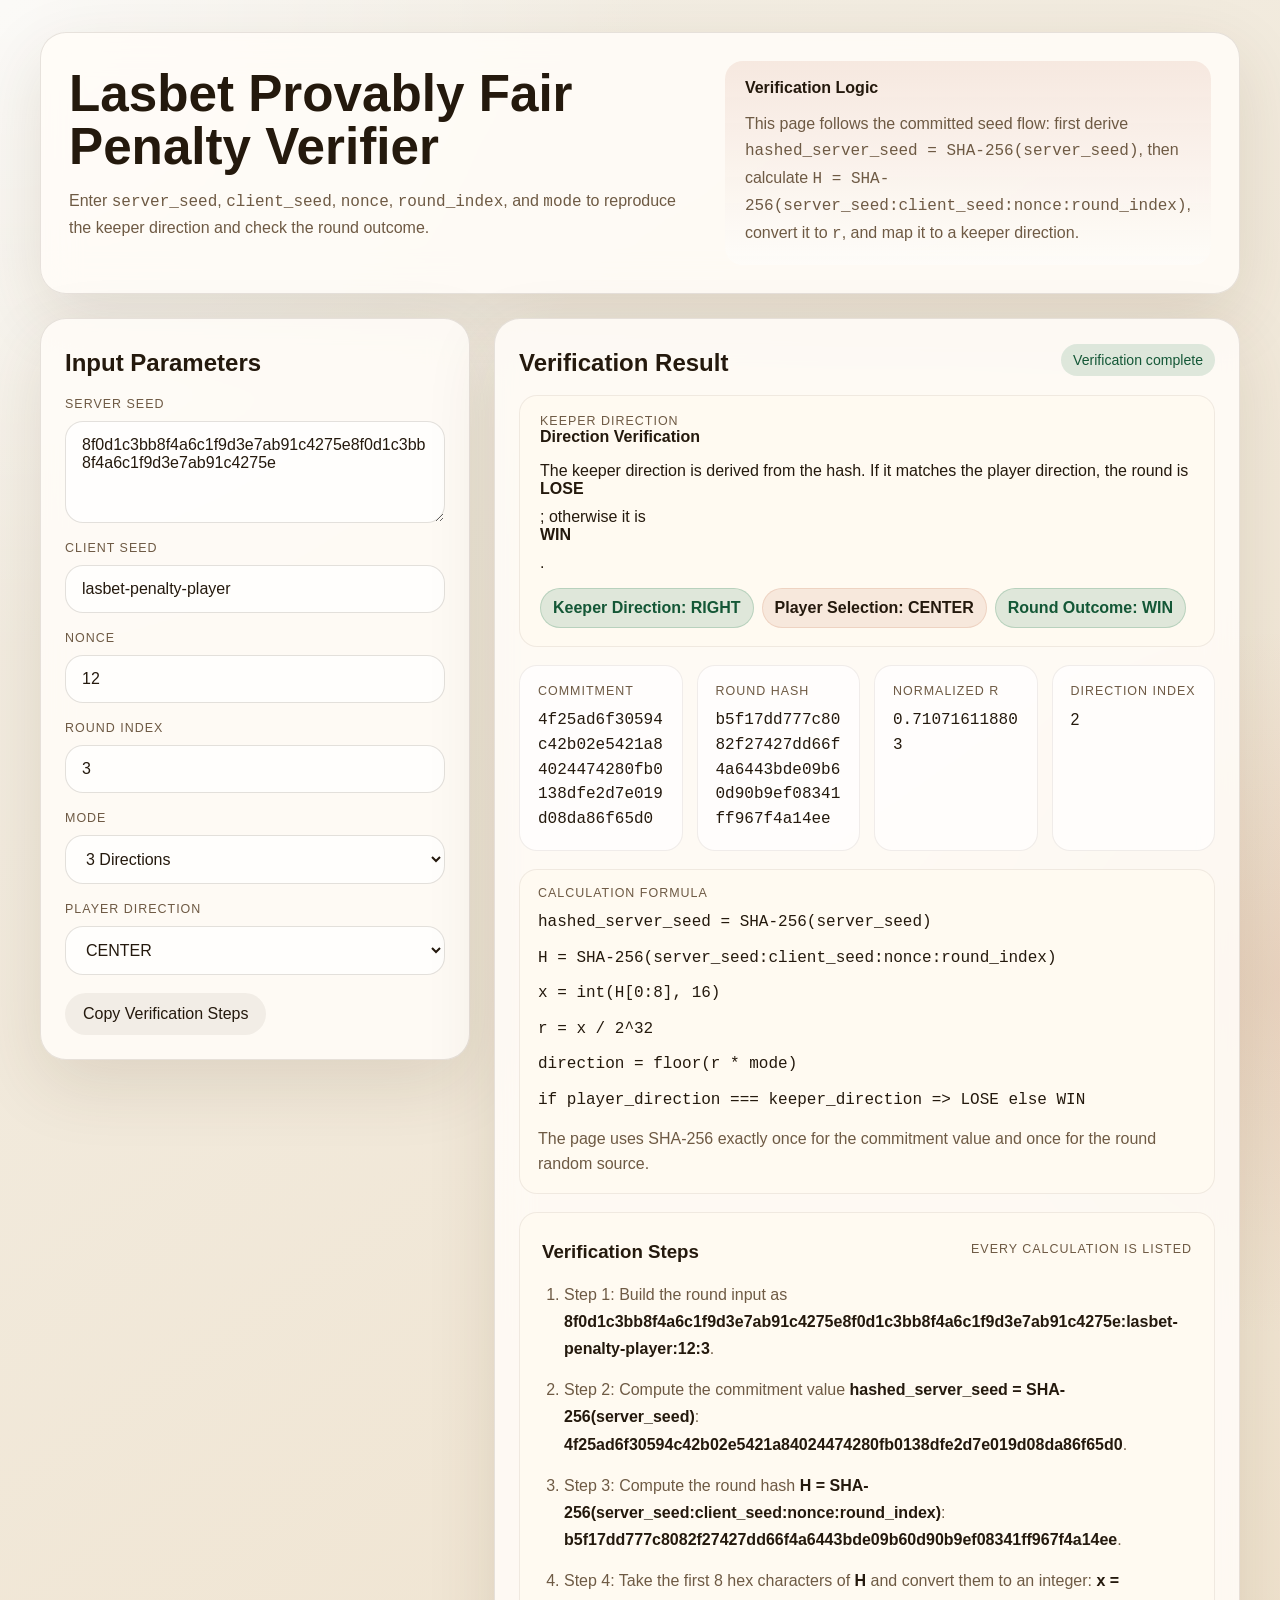
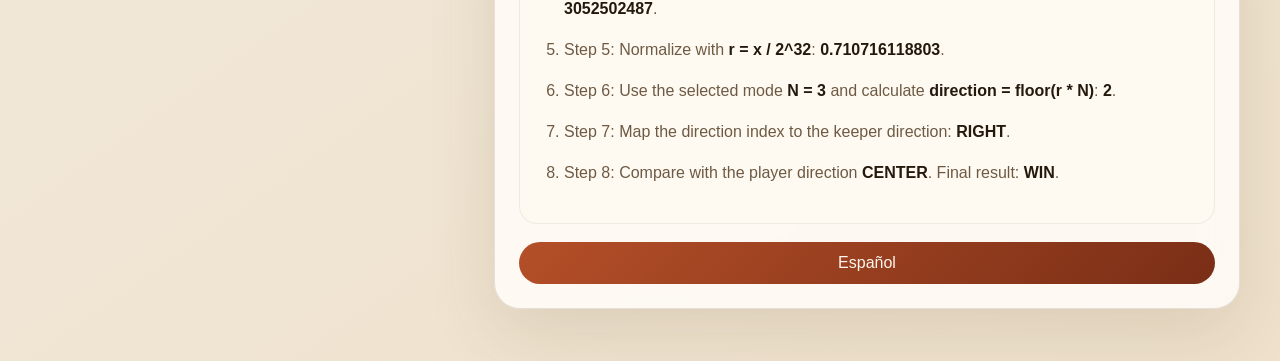
==== penalty-shootout/index.html @ 9536320e "feat: add penalty-shootout" ====
<!DOCTYPE html>
<html lang="en">
  <head>
    <meta charset="UTF-8" />
    <meta name="viewport" content="width=device-width, initial-scale=1.0" />
    <title>Lasbet Provably Fair Penalty Verifier</title>
    <link rel="stylesheet" href="./styles.css" />
  </head>
  <body>
    <main class="page-shell">
      <section class="hero-card surface">
        <div class="hero-copy">
          <h1 data-i18n="heroTitle"></h1>
          <p data-i18n-html="heroDescription"></p>
        </div>
        <div class="hero-note">
          <strong data-i18n="heroAsideTitle"></strong>
          <p data-i18n-html="heroAsideBody"></p>
        </div>
      </section>
      <section class="content-grid">
        <section class="surface panel">
          <div class="panel-head"><h2 data-i18n="inputTitle"></h2></div>
          <form class="input-form" id="verifierForm">
            <label class="field">
              <span data-i18n="serverSeedLabel"></span>
              <textarea
                id="serverSeedInput"
                rows="4"
                spellcheck="false"
                data-i18n-placeholder="serverSeedPlaceholder"
              ></textarea>
            </label>
            <label class="field">
              <span data-i18n="clientSeedLabel"></span>
              <input
                id="clientSeedInput"
                type="text"
                data-i18n-placeholder="clientSeedPlaceholder"
              />
            </label>
            <label class="field">
              <span data-i18n="nonceLabel"></span>
              <input id="nonceInput" type="number" min="0" step="1" />
            </label>
            <label class="field">
              <span data-i18n="roundIndexLabel"></span>
              <input id="roundIndexInput" type="number" min="0" step="1" />
            </label>
            <label class="field">
              <span data-i18n="modeLabel"></span>
              <select id="modeInput">
                <option value="2" data-i18n="mode2Label"></option>
                <option value="3" data-i18n="mode3Label"></option>
                <option value="5" data-i18n="mode5Label"></option>
              </select>
            </label>
            <label class="field">
              <span data-i18n="playerDirectionLabel"></span>
              <select id="playerDirectionInput"></select>
            </label>
            <div class="button-row">
              <button
                type="button"
                class="secondary-button"
                id="copyStepsButton"
                data-i18n="copyButton"
              ></button>
            </div>
          </form>
        </section>
        <section class="surface panel result-panel">
          <div class="panel-head">
            <h2 data-i18n="resultTitle"></h2>
            <span class="status-pill" id="statusPill"></span>
          </div>
          <div class="visual-grid" id="visualGrid"></div>
          <div class="meta-grid" id="metaGrid"></div>
          <div class="formula-box" id="formulaBox"></div>
          <div class="steps-block">
            <div class="steps-head">
              <h3 data-i18n="stepsTitle"></h3>
              <span data-i18n="stepsHint"></span>
            </div>
            <ol class="steps-list" id="stepsList"></ol>
          </div>
          <button
            type="button"
            class="lang-button is-active"
            id="langToggleButton"
          ></button>
        </section>
      </section>
    </main>
    <script src="./script.js"></script>
  </body>
</html>
---- penalty-shootout/styles.css ----
:root {
  --bg: #f3efe6;
  --bg-accent: #efe1cb;
  --surface: rgba(255, 252, 247, 0.88);
  --border: rgba(61, 46, 26, 0.12);
  --text: #24190d;
  --muted: #6e5a44;
  --accent: #b44f28;
  --accent-dark: #7a2e16;
  --shadow: 0 24px 70px rgba(78, 49, 18, 0.12);
  --radius-lg: 26px;
  --radius-md: 18px;
  --font-display: "Avenir Next", "Segoe UI", "Helvetica Neue", sans-serif;
}
* { box-sizing: border-box; }
html, body { margin: 0; min-height: 100%; }
body {
  font-family: var(--font-display);
  color: var(--text);
  background:
    radial-gradient(circle at top left, rgba(255,255,255,0.7), transparent 28%),
    radial-gradient(circle at right center, rgba(180,79,40,0.12), transparent 22%),
    linear-gradient(145deg, var(--bg) 0%, var(--bg-accent) 100%);
}
button, input, textarea, select { font: inherit; }
button { cursor: pointer; }
code { font-family: "SFMono-Regular", "Menlo", monospace; }
.page-shell { max-width: 1240px; margin: 0 auto; padding: 32px 20px 56px; }
.surface { background: var(--surface); border: 1px solid var(--border); border-radius: var(--radius-lg); box-shadow: var(--shadow); backdrop-filter: blur(18px); }
.hero-card { display: grid; grid-template-columns: 1.35fr 0.85fr; gap: 24px; padding: 28px; margin-bottom: 24px; }
.hero-copy h1, .panel-head h2, .steps-head h3 { margin: 6px 0 0; }
.hero-copy h1 { font-size: clamp(2rem, 4vw, 3.4rem); line-height: 1.04; }
.hero-copy p, .hero-note p, .meta-description { margin: 14px 0 0; color: var(--muted); line-height: 1.65; }
.hero-note, .visual-card { align-self: end; padding: 18px 20px; border-radius: var(--radius-md); background: linear-gradient(180deg, rgba(180,79,40,0.1), rgba(255,255,255,0.35)); }
.hero-note strong, .visual-card strong { display: block; margin-bottom: 10px; }
.content-grid { display: grid; grid-template-columns: minmax(320px,430px) minmax(320px,1fr); gap: 24px; align-items: start; }
.panel { padding: 24px; }
.panel-head, .button-row, .steps-head { display: flex; align-items: center; justify-content: space-between; gap: 12px; }
.input-form { display: grid; gap: 18px; margin-top: 20px; }
.field { display: grid; gap: 10px; }
.field span, .result-label, .formula-label, .steps-head span, .visual-label { display: block; font-size: 0.78rem; letter-spacing: 0.08em; text-transform: uppercase; color: var(--muted); }
.field input, .field textarea, .field select { width: 100%; border: 1px solid rgba(61,46,26,0.14); border-radius: var(--radius-md); background: rgba(255,255,255,0.72); color: var(--text); padding: 14px 16px; resize: vertical; outline: none; transition: border-color 160ms ease, box-shadow 160ms ease, transform 160ms ease; }
.field input:focus, .field textarea:focus, .field select:focus { border-color: rgba(180,79,40,0.5); box-shadow: 0 0 0 4px rgba(180,79,40,0.1); transform: translateY(-1px); }
.secondary-button, .lang-button { border: 0; border-radius: 999px; padding: 12px 18px; transition: transform 160ms ease, box-shadow 160ms ease, background 160ms ease; }
.secondary-button, .lang-button { background: rgba(61,46,26,0.06); color: var(--text); }
.secondary-button:hover, .lang-button:hover { transform: translateY(-1px); }
.lang-button.is-active { background: linear-gradient(135deg, var(--accent) 0%, var(--accent-dark) 100%); color: #fff6ef; }
.result-panel { display: grid; gap: 18px; }
.status-pill { padding: 8px 12px; border-radius: 999px; background: rgba(61,46,26,0.08); color: var(--muted); font-size: 0.88rem; }
.status-pill[data-tone="working"] { background: rgba(180,79,40,0.12); color: var(--accent-dark); }
.status-pill[data-tone="success"] { background: rgba(33,120,78,0.14); color: #145736; }
.status-pill[data-tone="error"] { background: rgba(168,41,41,0.14); color: #8c2020; }
.steps-block, .formula-box, .visual-card { border-radius: var(--radius-md); background: #fffaf1; border: 1px solid rgba(61,46,26,0.08); }
.meta-grid { display: grid; grid-template-columns: repeat(4, minmax(0,1fr)); gap: 14px; }
.meta-item { padding: 18px; border-radius: var(--radius-md); background: rgba(255,255,255,0.62); border: 1px solid rgba(61,46,26,0.08); }
.meta-item code, .meta-item .meta-text { display: block; margin-top: 10px; color: var(--text); line-height: 1.55; overflow-wrap: anywhere; }
.formula-box { padding: 16px 18px; }
.formula-box code { display: block; margin-top: 10px; line-height: 1.6; overflow-wrap: anywhere; }
.formula-note { margin: 12px 0 0; color: var(--muted); line-height: 1.6; }
.steps-block { padding: 22px; }
.steps-list { margin: 18px 0 0; padding-left: 22px; color: var(--muted); }
.steps-list li { margin-bottom: 14px; line-height: 1.7; overflow-wrap: anywhere; }
.steps-list strong { color: var(--text); }
.visual-grid { display: grid; gap: 14px; }
.chip-row { display: flex; flex-wrap: wrap; gap: 8px; margin-top: 12px; }
.chip { display: inline-flex; align-items: center; justify-content: center; min-width: 44px; padding: 10px 12px; border-radius: 999px; background: rgba(180,79,40,0.1); color: var(--text); border: 1px solid rgba(180,79,40,0.14); font-weight: 600; }
.chip.hit { background: rgba(33,120,78,0.14); border-color: rgba(33,120,78,0.2); color: #145736; }
.chip.mine { background: rgba(168,41,41,0.12); border-color: rgba(168,41,41,0.18); color: #8c2020; }
@media (max-width: 920px) { .hero-card, .content-grid, .meta-grid { grid-template-columns: 1fr; } }
@media (max-width: 640px) {
  .page-shell { padding: 20px 14px 36px; }
  .hero-card, .panel { padding: 18px; }
  .panel-head, .button-row, .steps-head { align-items: start; flex-direction: column; }
  .secondary-button, .lang-button { width: 100%; }
}
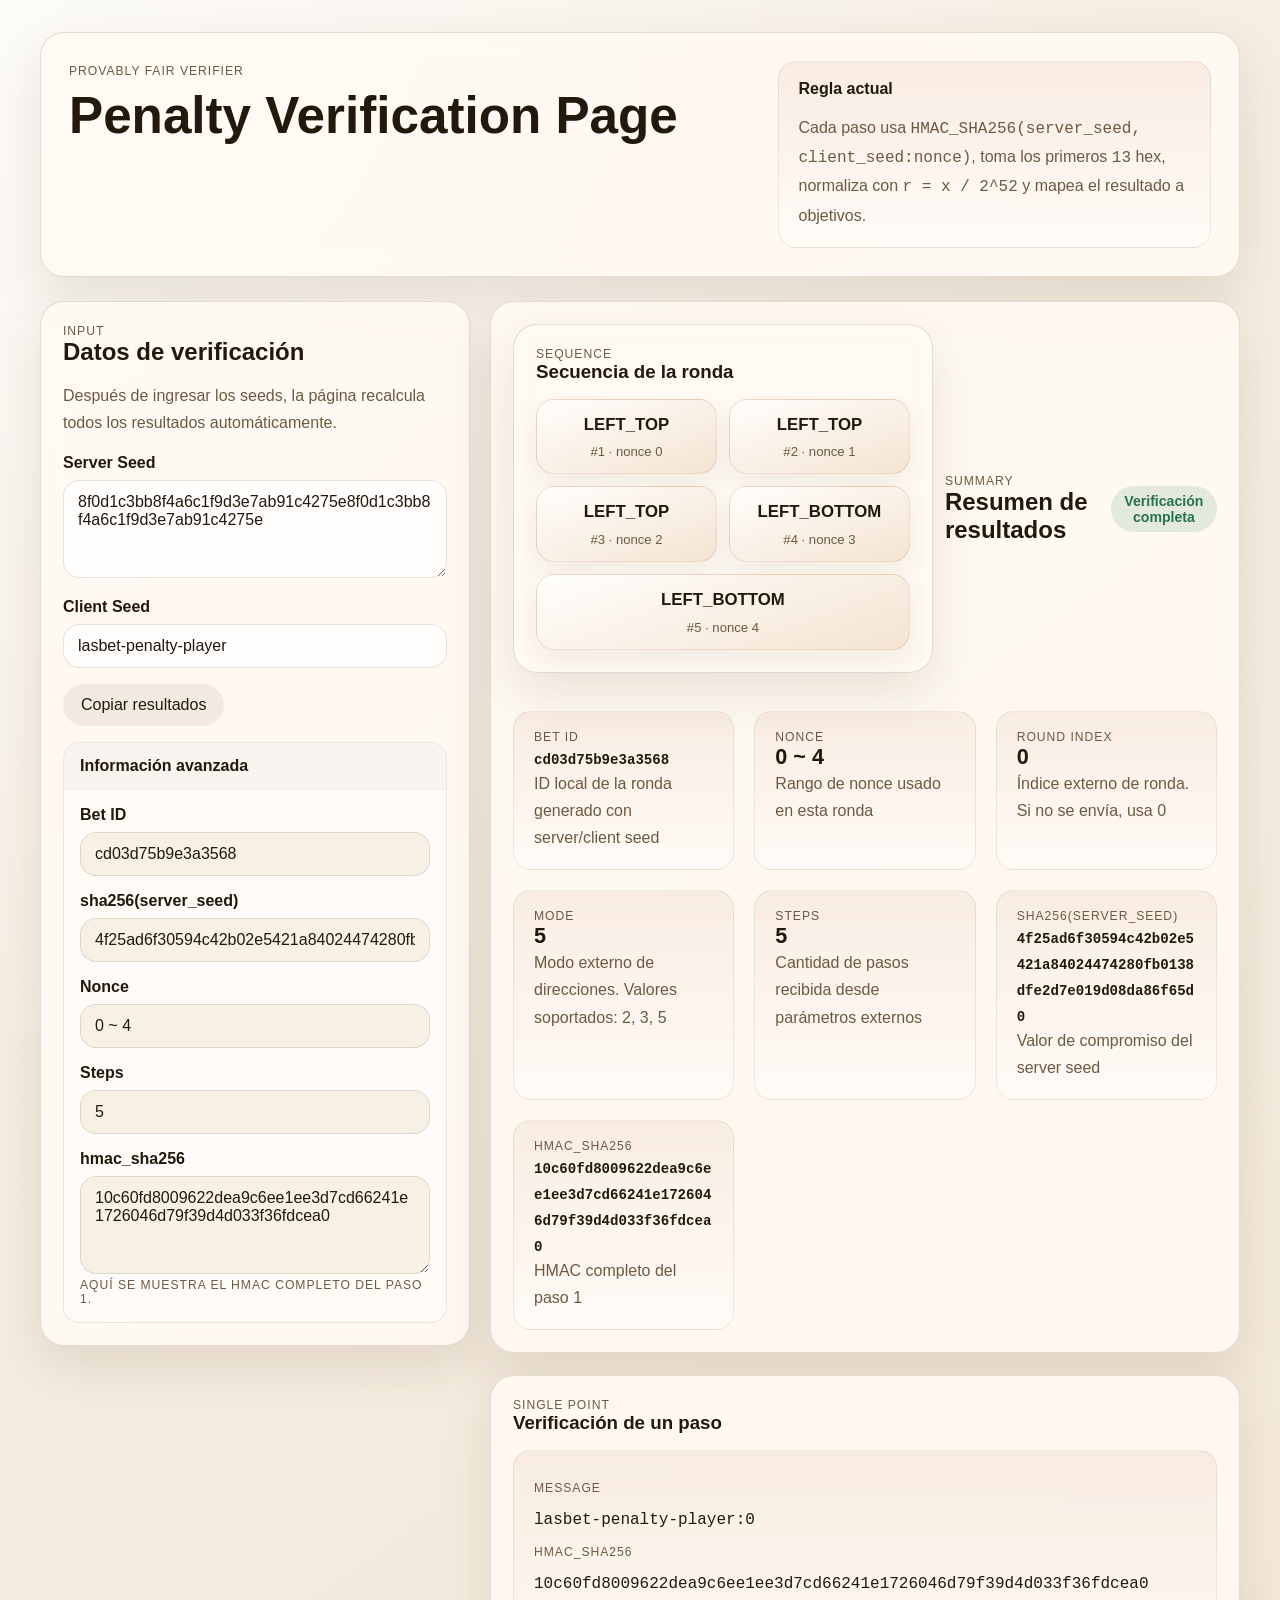
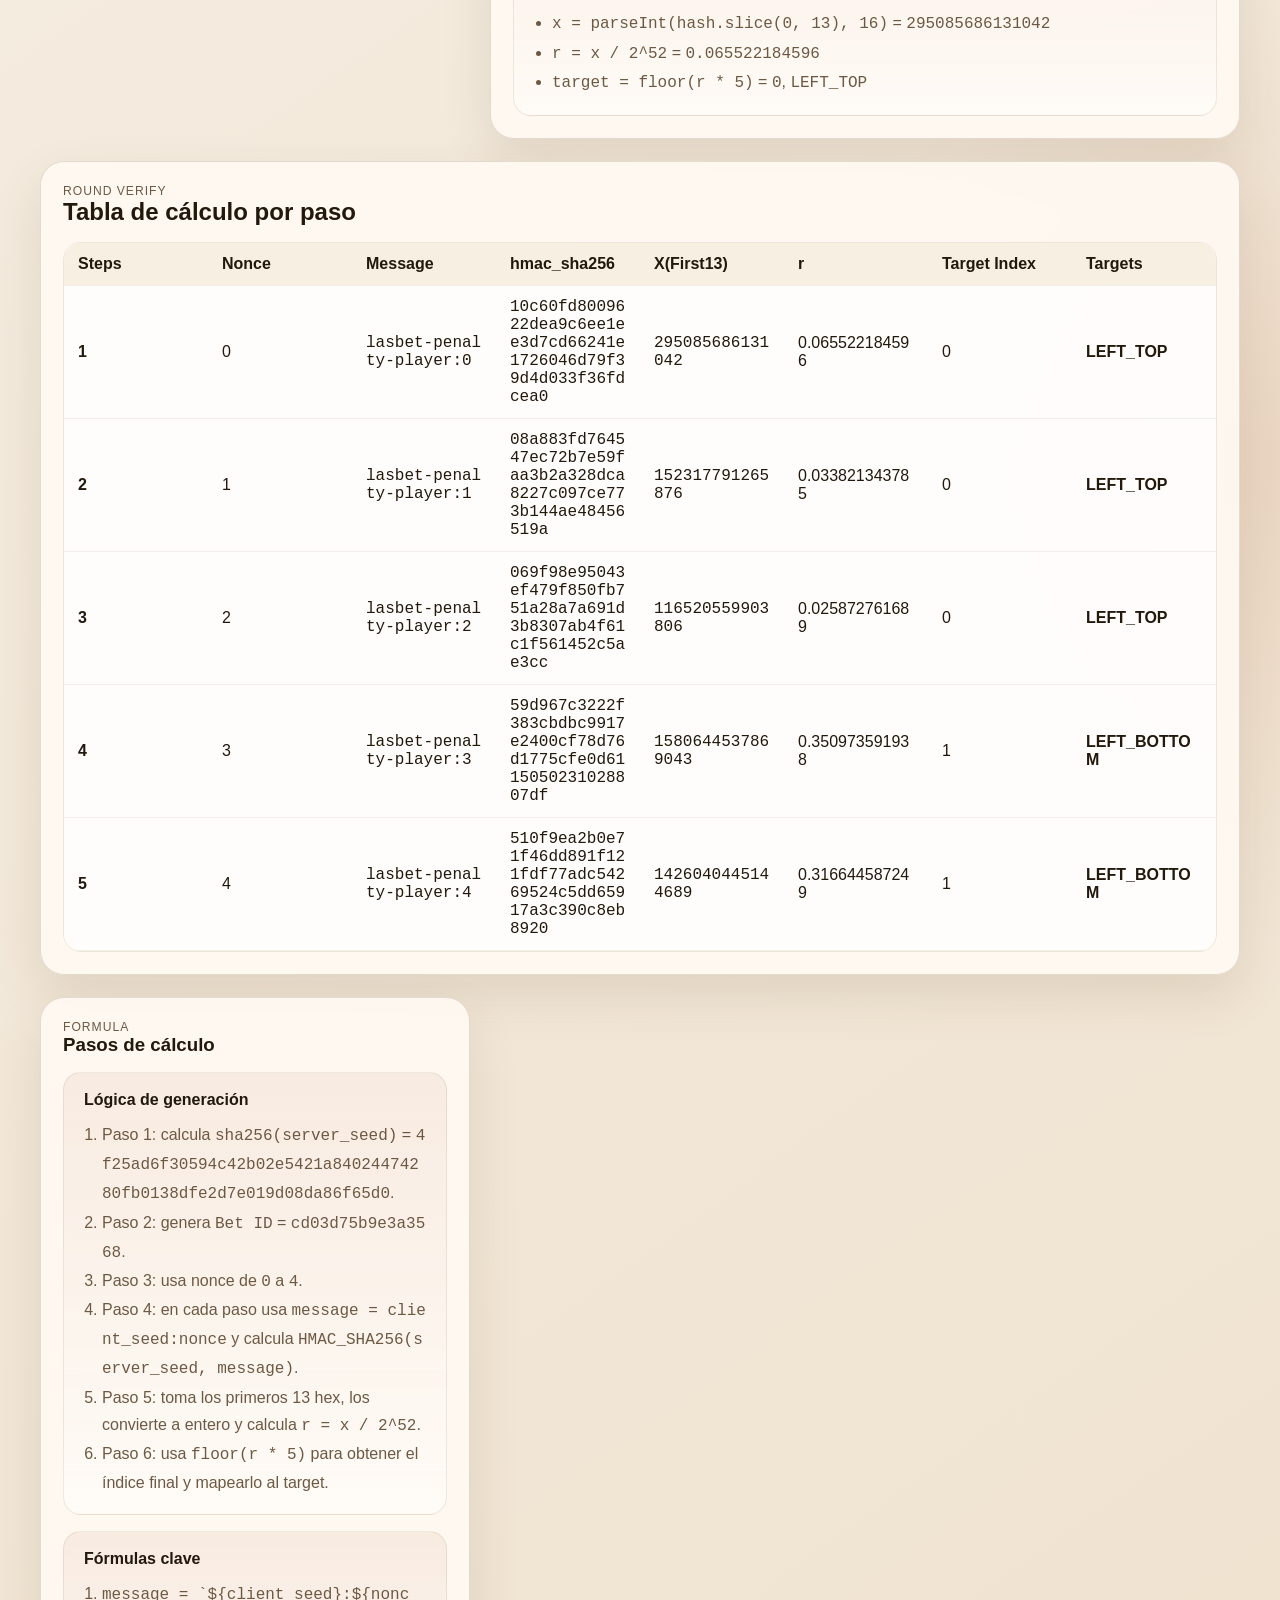
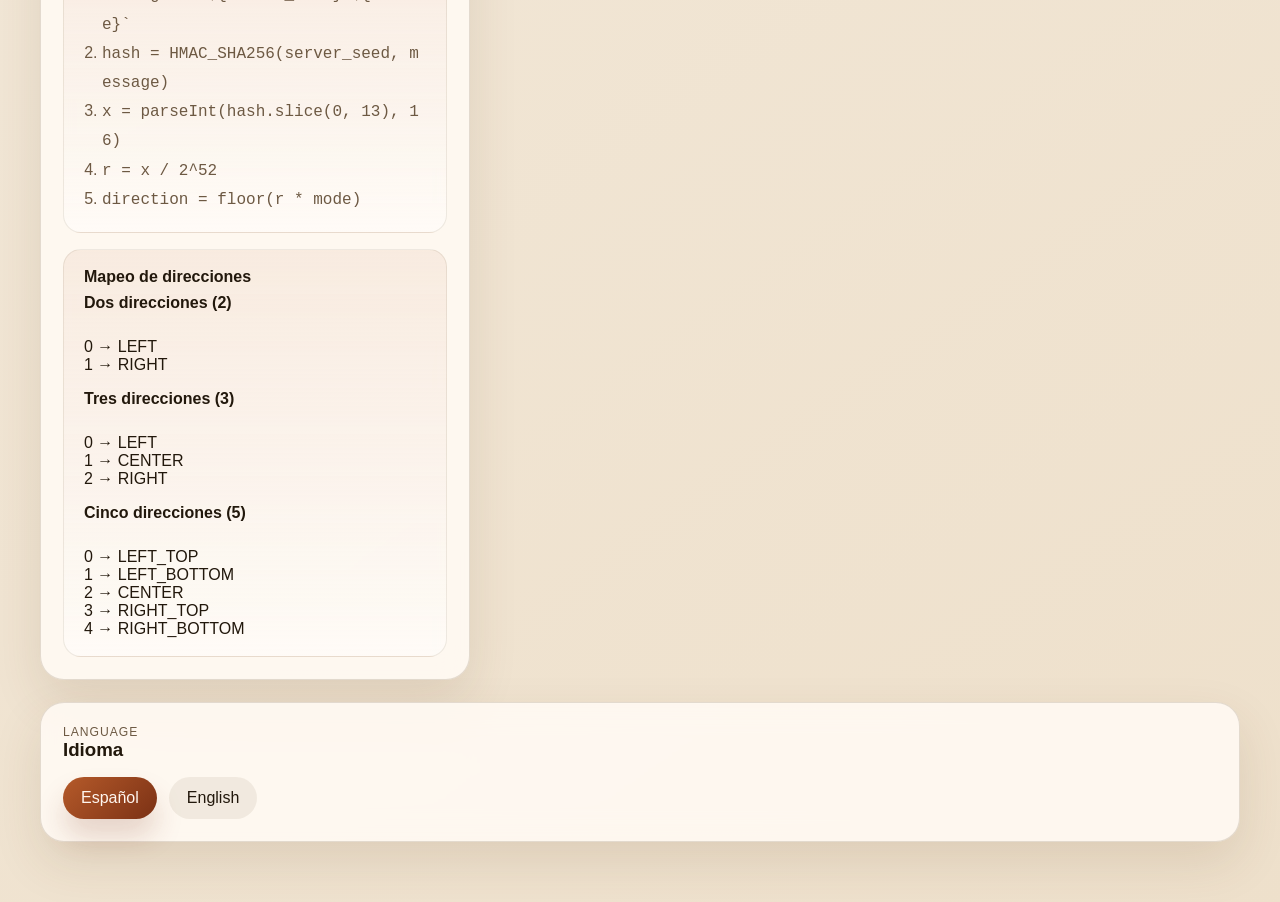
==== commit f5af608c: "feat: update penalty-shootout" ====
--- a/penalty-shootout/index.html
+++ b/penalty-shootout/index.html
@@ -1,95 +1,187 @@
 <!DOCTYPE html>
-<html lang="en">
+<html lang="es">
   <head>
     <meta charset="UTF-8" />
     <meta name="viewport" content="width=device-width, initial-scale=1.0" />
-    <title>Lasbet Provably Fair Penalty Verifier</title>
+    <title>Penalty Verification Page</title>
     <link rel="stylesheet" href="./styles.css" />
   </head>
   <body>
     <main class="page-shell">
-      <section class="hero-card surface">
-        <div class="hero-copy">
-          <h1 data-i18n="heroTitle"></h1>
-          <p data-i18n-html="heroDescription"></p>
-        </div>
-        <div class="hero-note">
-          <strong data-i18n="heroAsideTitle"></strong>
-          <p data-i18n-html="heroAsideBody"></p>
+      <section class="hero">
+        <div class="hero-grid">
+          <div>
+            <span class="eyebrow" data-i18n="eyebrow"></span>
+            <h1 data-i18n="heroTitle"></h1>
+
+            <ul class="helper-list" id="heroList"></ul>
+          </div>
+          <div class="hero-callout">
+            <strong data-i18n="calloutTitle"></strong>
+            <p class="mb-0" data-i18n-html="calloutBody"></p>
+          </div>
         </div>
       </section>
+
       <section class="content-grid">
-        <section class="surface panel">
-          <div class="panel-head"><h2 data-i18n="inputTitle"></h2></div>
-          <form class="input-form" id="verifierForm">
-            <label class="field">
-              <span data-i18n="serverSeedLabel"></span>
-              <textarea
-                id="serverSeedInput"
-                rows="4"
-                spellcheck="false"
-                data-i18n-placeholder="serverSeedPlaceholder"
-              ></textarea>
-            </label>
-            <label class="field">
-              <span data-i18n="clientSeedLabel"></span>
-              <input
-                id="clientSeedInput"
-                type="text"
-                data-i18n-placeholder="clientSeedPlaceholder"
-              />
-            </label>
-            <label class="field">
-              <span data-i18n="nonceLabel"></span>
-              <input id="nonceInput" type="number" min="0" step="1" />
-            </label>
-            <label class="field">
-              <span data-i18n="roundIndexLabel"></span>
-              <input id="roundIndexInput" type="number" min="0" step="1" />
-            </label>
-            <label class="field">
-              <span data-i18n="modeLabel"></span>
-              <select id="modeInput">
-                <option value="2" data-i18n="mode2Label"></option>
-                <option value="3" data-i18n="mode3Label"></option>
-                <option value="5" data-i18n="mode5Label"></option>
-              </select>
-            </label>
-            <label class="field">
-              <span data-i18n="playerDirectionLabel"></span>
-              <select id="playerDirectionInput"></select>
-            </label>
-            <div class="button-row">
-              <button
-                type="button"
-                class="secondary-button"
-                id="copyStepsButton"
-                data-i18n="copyButton"
-              ></button>
+        <div>
+          <section class="panel">
+            <div class="panel-head">
+              <div>
+                <div class="section-label" data-i18n="inputSectionLabel"></div>
+                <h2 data-i18n="inputTitle"></h2>
+              </div>
             </div>
-          </form>
+            <p class="input-helper" data-i18n="inputHelper"></p>
+            <form class="form-grid" id="verifierForm">
+              <div class="field">
+                <label for="serverSeedInput" data-i18n="serverSeedLabel"></label>
+                <textarea
+                  id="serverSeedInput"
+                  rows="4"
+                  spellcheck="false"
+                  data-i18n-placeholder="serverSeedPlaceholder"
+                ></textarea>
+              </div>
+              <div class="field">
+                <label for="clientSeedInput" data-i18n="clientSeedLabel"></label>
+                <input
+                  id="clientSeedInput"
+                  type="text"
+                  data-i18n-placeholder="clientSeedPlaceholder"
+                />
+              </div>
+              <div class="button-row">
+                <button type="button" class="secondary-button" id="copyStepsButton" data-i18n="copyButton"></button>
+              </div>
+            </form>
+
+            <div class="advanced-toggle">
+              <div class="advanced-title" data-i18n="advancedTitle"></div>
+              <div class="advanced-body">
+                <div class="form-grid">
+                  <div class="field">
+                    <label for="betIdOutput">Bet ID</label>
+                    <input id="betIdOutput" readonly />
+                  </div>
+                  <div class="field">
+                    <label for="serverSeedHashOutput">sha256(server_seed)</label>
+                    <input id="serverSeedHashOutput" readonly />
+                  </div>
+                  <div class="field">
+                    <label for="nonceOutput">Nonce</label>
+                    <input id="nonceOutput" readonly />
+                  </div>
+                  <div class="field">
+                    <label for="stepsOutput">Steps</label>
+                    <input id="stepsOutput" readonly />
+                  </div>
+                  <div class="field">
+                    <label for="hmacOutput">hmac_sha256</label>
+                    <textarea id="hmacOutput" readonly rows="4"></textarea>
+                    <div class="small-note" data-i18n="advancedNote"></div>
+                  </div>
+                </div>
+              </div>
+            </div>
+          </section>
+        </div>
+
+        <div>
+          <section class="panel">
+            <div class="panel-head">
+               <section class="panel">
+            <div class="panel-head">
+              <div>
+                <div class="section-label" data-i18n="sequenceSectionLabel"></div>
+                <h3 data-i18n="sequenceTitle"></h3>
+              </div>
+            </div>
+            <div class="cards-strip" id="sequenceStrip"></div>
+          </section>
+              <div>
+                <div class="section-label" data-i18n="summarySectionLabel"></div>
+                <h2 data-i18n="summaryTitle"></h2>
+              </div>
+              <span class="status-pill" id="statusPill"></span>
+            </div>
+            <div class="summary-grid" id="summaryGrid"></div>
+          </section>
+
+          <section class="panel">
+            <div class="panel-head">
+              <div>
+                <div class="section-label" data-i18n="singleSectionLabel"></div>
+                <h3 data-i18n="singleTitle"></h3>
+              </div>
+            </div>
+            <div class="sequence-box" id="singlePointBox"></div>
+          </section>
+
+
+        </div>
+      </section>
+
+      <section class="panel">
+        <div class="panel-head">
+          <div>
+            <div class="section-label" data-i18n="tableSectionLabel"></div>
+            <h2 data-i18n="tableTitle"></h2>
+          </div>
+        </div>
+        <div class="table-wrap">
+          <table class="result-table">
+            <thead>
+              <tr>
+                <th data-i18n="thStep"></th>
+                <th data-i18n="thNonce"></th>
+                <th data-i18n="thMessage"></th>
+                <th data-i18n="thHmac"></th>
+                <th data-i18n="thX"></th>
+                <th data-i18n="thR"></th>
+                <th data-i18n="thTargetIndex"></th>
+                <th data-i18n="thTargets"></th>
+              </tr>
+            </thead>
+            <tbody id="resultTableBody"></tbody>
+          </table>
+        </div>
+      </section>
+
+      <section class="content-grid">
+        <section class="panel">
+          <div class="panel-head">
+            <div>
+              <div class="section-label" data-i18n="formulaSectionLabel"></div>
+              <h3 data-i18n="formulaTitle"></h3>
+            </div>
+          </div>
+          <div class="formula-card">
+            <strong data-i18n="logicTitle"></strong>
+            <ol class="formula-list" id="stepsList"></ol>
+          </div>
+          <div class="formula-card mt-3">
+            <strong data-i18n="formulaCardTitle"></strong>
+            <ol class="formula-list" id="formulaList"></ol>
+          </div>
+          <div class="formula-card mt-3">
+            <strong data-i18n="mappingTitle"></strong>
+            <div id="mappingBlock"></div>
+          </div>
         </section>
-        <section class="surface panel result-panel">
-          <div class="panel-head">
-            <h2 data-i18n="resultTitle"></h2>
-            <span class="status-pill" id="statusPill"></span>
+      </section>
+
+      <section class="panel language-panel">
+        <div class="panel-head">
+          <div>
+            <div class="section-label" data-i18n="languageSectionLabel"></div>
+            <h3 data-i18n="languageTitle"></h3>
           </div>
-          <div class="visual-grid" id="visualGrid"></div>
-          <div class="meta-grid" id="metaGrid"></div>
-          <div class="formula-box" id="formulaBox"></div>
-          <div class="steps-block">
-            <div class="steps-head">
-              <h3 data-i18n="stepsTitle"></h3>
-              <span data-i18n="stepsHint"></span>
-            </div>
-            <ol class="steps-list" id="stepsList"></ol>
-          </div>
-          <button
-            type="button"
-            class="lang-button is-active"
-            id="langToggleButton"
-          ></button>
-        </section>
+        </div>
+        <div class="language-row">
+          <button type="button" class="secondary-button lang-button" id="langEsButton">Español</button>
+          <button type="button" class="secondary-button lang-button" id="langEnButton">English</button>
+        </div>
       </section>
     </main>
     <script src="./script.js"></script>
--- a/penalty-shootout/styles.css
+++ b/penalty-shootout/styles.css
@@ -1,75 +1,596 @@
 :root {
-  --bg: #f3efe6;
-  --bg-accent: #efe1cb;
-  --surface: rgba(255, 252, 247, 0.88);
-  --border: rgba(61, 46, 26, 0.12);
-  --text: #24190d;
-  --muted: #6e5a44;
-  --accent: #b44f28;
-  --accent-dark: #7a2e16;
-  --shadow: 0 24px 70px rgba(78, 49, 18, 0.12);
-  --radius-lg: 26px;
-  --radius-md: 18px;
-  --font-display: "Avenir Next", "Segoe UI", "Helvetica Neue", sans-serif;
-}
-* { box-sizing: border-box; }
-html, body { margin: 0; min-height: 100%; }
+  --bg: #f6f1e8;
+  --panel: #fffaf3;
+  --panel-soft: #f9f3ea;
+  --border: rgba(90, 67, 36, 0.16);
+  --text: #22180c;
+  --muted: #6d5943;
+  --accent: #b55a2a;
+  --accent-dark: #7b3115;
+  --success: #25734b;
+  --danger: #b23a3a;
+  --shadow: 0 20px 50px rgba(91, 58, 24, 0.12);
+}
+
+* {
+  box-sizing: border-box;
+}
+
+html,
 body {
-  font-family: var(--font-display);
+  margin: 0;
+  min-height: 100%;
+  width: 100%;
+}
+
+body {
   color: var(--text);
+  font-family: "Avenir Next", "PingFang SC", "Microsoft YaHei", sans-serif;
   background:
-    radial-gradient(circle at top left, rgba(255,255,255,0.7), transparent 28%),
-    radial-gradient(circle at right center, rgba(180,79,40,0.12), transparent 22%),
-    linear-gradient(145deg, var(--bg) 0%, var(--bg-accent) 100%);
-}
-button, input, textarea, select { font: inherit; }
-button { cursor: pointer; }
-code { font-family: "SFMono-Regular", "Menlo", monospace; }
-.page-shell { max-width: 1240px; margin: 0 auto; padding: 32px 20px 56px; }
-.surface { background: var(--surface); border: 1px solid var(--border); border-radius: var(--radius-lg); box-shadow: var(--shadow); backdrop-filter: blur(18px); }
-.hero-card { display: grid; grid-template-columns: 1.35fr 0.85fr; gap: 24px; padding: 28px; margin-bottom: 24px; }
-.hero-copy h1, .panel-head h2, .steps-head h3 { margin: 6px 0 0; }
-.hero-copy h1 { font-size: clamp(2rem, 4vw, 3.4rem); line-height: 1.04; }
-.hero-copy p, .hero-note p, .meta-description { margin: 14px 0 0; color: var(--muted); line-height: 1.65; }
-.hero-note, .visual-card { align-self: end; padding: 18px 20px; border-radius: var(--radius-md); background: linear-gradient(180deg, rgba(180,79,40,0.1), rgba(255,255,255,0.35)); }
-.hero-note strong, .visual-card strong { display: block; margin-bottom: 10px; }
-.content-grid { display: grid; grid-template-columns: minmax(320px,430px) minmax(320px,1fr); gap: 24px; align-items: start; }
-.panel { padding: 24px; }
-.panel-head, .button-row, .steps-head { display: flex; align-items: center; justify-content: space-between; gap: 12px; }
-.input-form { display: grid; gap: 18px; margin-top: 20px; }
-.field { display: grid; gap: 10px; }
-.field span, .result-label, .formula-label, .steps-head span, .visual-label { display: block; font-size: 0.78rem; letter-spacing: 0.08em; text-transform: uppercase; color: var(--muted); }
-.field input, .field textarea, .field select { width: 100%; border: 1px solid rgba(61,46,26,0.14); border-radius: var(--radius-md); background: rgba(255,255,255,0.72); color: var(--text); padding: 14px 16px; resize: vertical; outline: none; transition: border-color 160ms ease, box-shadow 160ms ease, transform 160ms ease; }
-.field input:focus, .field textarea:focus, .field select:focus { border-color: rgba(180,79,40,0.5); box-shadow: 0 0 0 4px rgba(180,79,40,0.1); transform: translateY(-1px); }
-.secondary-button, .lang-button { border: 0; border-radius: 999px; padding: 12px 18px; transition: transform 160ms ease, box-shadow 160ms ease, background 160ms ease; }
-.secondary-button, .lang-button { background: rgba(61,46,26,0.06); color: var(--text); }
-.secondary-button:hover, .lang-button:hover { transform: translateY(-1px); }
-.lang-button.is-active { background: linear-gradient(135deg, var(--accent) 0%, var(--accent-dark) 100%); color: #fff6ef; }
-.result-panel { display: grid; gap: 18px; }
-.status-pill { padding: 8px 12px; border-radius: 999px; background: rgba(61,46,26,0.08); color: var(--muted); font-size: 0.88rem; }
-.status-pill[data-tone="working"] { background: rgba(180,79,40,0.12); color: var(--accent-dark); }
-.status-pill[data-tone="success"] { background: rgba(33,120,78,0.14); color: #145736; }
-.status-pill[data-tone="error"] { background: rgba(168,41,41,0.14); color: #8c2020; }
-.steps-block, .formula-box, .visual-card { border-radius: var(--radius-md); background: #fffaf1; border: 1px solid rgba(61,46,26,0.08); }
-.meta-grid { display: grid; grid-template-columns: repeat(4, minmax(0,1fr)); gap: 14px; }
-.meta-item { padding: 18px; border-radius: var(--radius-md); background: rgba(255,255,255,0.62); border: 1px solid rgba(61,46,26,0.08); }
-.meta-item code, .meta-item .meta-text { display: block; margin-top: 10px; color: var(--text); line-height: 1.55; overflow-wrap: anywhere; }
-.formula-box { padding: 16px 18px; }
-.formula-box code { display: block; margin-top: 10px; line-height: 1.6; overflow-wrap: anywhere; }
-.formula-note { margin: 12px 0 0; color: var(--muted); line-height: 1.6; }
-.steps-block { padding: 22px; }
-.steps-list { margin: 18px 0 0; padding-left: 22px; color: var(--muted); }
-.steps-list li { margin-bottom: 14px; line-height: 1.7; overflow-wrap: anywhere; }
-.steps-list strong { color: var(--text); }
-.visual-grid { display: grid; gap: 14px; }
-.chip-row { display: flex; flex-wrap: wrap; gap: 8px; margin-top: 12px; }
-.chip { display: inline-flex; align-items: center; justify-content: center; min-width: 44px; padding: 10px 12px; border-radius: 999px; background: rgba(180,79,40,0.1); color: var(--text); border: 1px solid rgba(180,79,40,0.14); font-weight: 600; }
-.chip.hit { background: rgba(33,120,78,0.14); border-color: rgba(33,120,78,0.2); color: #145736; }
-.chip.mine { background: rgba(168,41,41,0.12); border-color: rgba(168,41,41,0.18); color: #8c2020; }
-@media (max-width: 920px) { .hero-card, .content-grid, .meta-grid { grid-template-columns: 1fr; } }
+    radial-gradient(circle at top left, rgba(255, 255, 255, 0.72), transparent 25%),
+    radial-gradient(circle at right center, rgba(181, 90, 42, 0.12), transparent 20%),
+    linear-gradient(145deg, #f7f1e8 0%, #eee0cb 100%);
+}
+
+button,
+input,
+textarea {
+  font: inherit;
+}
+
+button {
+  cursor: pointer;
+}
+
+code,
+pre,
+.mono {
+  font-family: "SFMono-Regular", "Menlo", monospace;
+}
+
+.page-shell {
+  width: 100%;
+  max-width: 1240px;
+  margin: 0 auto;
+  padding: 32px 20px 56px;
+}
+
+.hero,
+.panel {
+  width: 100%;
+  background: rgba(255, 250, 243, 0.9);
+  border: 1px solid var(--border);
+  border-radius: 24px;
+  box-shadow: var(--shadow);
+  backdrop-filter: blur(14px);
+}
+
+.hero {
+  padding: 28px;
+  margin-bottom: 24px;
+}
+
+.hero-grid,
+.content-grid,
+.summary-grid,
+.rules-grid {
+  display: grid;
+  gap: 20px;
+  width: 100%;
+}
+
+.hero-grid {
+  grid-template-columns: minmax(0, 1.35fr) minmax(0, 0.85fr);
+  align-items: start;
+}
+
+.content-grid {
+  grid-template-columns: minmax(0, 430px) minmax(0, 1fr);
+  align-items: start;
+}
+
+.summary-grid {
+  grid-template-columns: repeat(auto-fit, minmax(220px, 1fr));
+}
+
+.rules-grid {
+  grid-template-columns: repeat(2, minmax(0, 1fr));
+}
+
+.hero-grid > *,
+.content-grid > *,
+.summary-grid > *,
+.rules-grid > *,
+.form-grid > *,
+.advanced-body .form-grid > * {
+  min-width: 0;
+}
+
+.eyebrow,
+.section-label,
+.metric-label,
+.small-note,
+.table-note {
+  text-transform: uppercase;
+  letter-spacing: 0.08em;
+  font-size: 0.76rem;
+  color: var(--muted);
+}
+
+.hero h1 {
+  margin: 10px 0 14px;
+  font-size: clamp(2rem, 4vw, 3.25rem);
+  line-height: 1.06;
+}
+
+.hero p,
+.metric-copy,
+.helper-list li,
+.formula-list li,
+.rule-card li,
+.empty-state {
+  color: var(--muted);
+  line-height: 1.7;
+}
+
+.hero-callout,
+.rule-card,
+.metric-card,
+.sequence-box,
+.formula-card {
+  width: 100%;
+  background: linear-gradient(180deg, rgba(181, 90, 42, 0.08), rgba(255, 255, 255, 0.42));
+  border: 1px solid rgba(90, 67, 36, 0.1);
+  border-radius: 18px;
+  padding: 18px 20px;
+}
+
+.sequence-box .mono {
+  max-width: 100%;
+  white-space: normal;
+  overflow-wrap: anywhere;
+  word-break: break-all;
+}
+
+.hero-callout strong,
+.metric-card strong,
+.formula-card strong {
+  display: block;
+  margin-bottom: 8px;
+}
+
+.panel {
+  padding: 22px;
+  margin-bottom: 22px;
+  min-width: 0;
+}
+
+.panel-head {
+  display: flex;
+  align-items: center;
+  justify-content: space-between;
+  gap: 12px;
+  margin-bottom: 16px;
+}
+
+.panel-head h2,
+.panel-head h3 {
+  margin: 0;
+}
+
+.form-grid {
+  display: grid;
+  gap: 16px;
+  width: 100%;
+}
+
+.advanced-body .form-grid {
+  grid-template-columns: repeat(auto-fit, minmax(240px, 1fr));
+}
+
+.input-helper {
+  margin: 0 0 18px;
+  color: var(--muted);
+  line-height: 1.7;
+}
+
+.field label {
+  display: block;
+  margin-bottom: 8px;
+  font-weight: 600;
+}
+
+.field input,
+.field textarea {
+  width: 100%;
+  border: 1px solid rgba(90, 67, 36, 0.14);
+  border-radius: 16px;
+  background: rgba(255, 255, 255, 0.72);
+  color: var(--text);
+  padding: 12px 14px;
+  outline: none;
+  resize: vertical;
+  transition: border-color 160ms ease, box-shadow 160ms ease;
+}
+
+.field input:focus,
+.field textarea:focus {
+  border-color: rgba(181, 90, 42, 0.45);
+  box-shadow: 0 0 0 4px rgba(181, 90, 42, 0.1);
+}
+
+.field input[readonly],
+.field textarea[readonly] {
+  background: rgba(246, 239, 228, 0.9);
+  color: var(--text);
+  cursor: default;
+}
+
+.field textarea {
+  min-height: 96px;
+}
+
+.field {
+  width: 100%;
+  min-width: 0;
+}
+
+.button-row {
+  display: flex;
+  flex-wrap: wrap;
+  gap: 12px;
+  align-items: center;
+  width: 100%;
+}
+
+.primary-button,
+.secondary-button {
+  max-width: 100%;
+  border: 0;
+  border-radius: 999px;
+  padding: 12px 18px;
+  transition: transform 160ms ease, box-shadow 160ms ease, background 160ms ease;
+}
+
+.primary-button {
+  background: linear-gradient(135deg, var(--accent) 0%, var(--accent-dark) 100%);
+  color: #fff6ef;
+  box-shadow: 0 18px 28px rgba(122, 46, 22, 0.18);
+}
+
+.secondary-button {
+  background: rgba(90, 67, 36, 0.08);
+  color: var(--text);
+}
+
+.lang-button.is-active {
+  background: linear-gradient(135deg, var(--accent) 0%, var(--accent-dark) 100%);
+  color: #fff6ef;
+  box-shadow: 0 18px 28px rgba(122, 46, 22, 0.18);
+}
+
+.primary-button:hover,
+.secondary-button:hover {
+  transform: translateY(-1px);
+}
+
+.helper-list,
+.formula-list,
+.rule-card ul {
+  margin: 12px 0 0;
+  padding-left: 18px;
+}
+
+.formula-list li {
+  overflow-wrap: anywhere;
+  word-break: break-word;
+}
+
+.formula-list code {
+  white-space: normal;
+  overflow-wrap: anywhere;
+  word-break: break-all;
+}
+
+.metric-value {
+  font-size: clamp(1.05rem, 1.2vw + 0.8rem, 1.35rem);
+  font-weight: 700;
+  line-height: 1.2;
+  word-break: break-word;
+}
+
+.metric-value code {
+  font-size: 0.88rem;
+}
+
+.status-pill {
+  display: inline-flex;
+  align-items: center;
+  justify-content: center;
+  border-radius: 999px;
+  padding: 7px 12px;
+  font-size: 0.88rem;
+  font-weight: 600;
+  background: rgba(90, 67, 36, 0.08);
+  color: var(--muted);
+  max-width: 100%;
+  text-align: center;
+}
+
+.status-pill.working {
+  background: rgba(181, 90, 42, 0.12);
+  color: var(--accent-dark);
+}
+
+.status-pill.success {
+  background: rgba(37, 115, 75, 0.12);
+  color: var(--success);
+}
+
+.status-pill.error {
+  background: rgba(178, 58, 58, 0.12);
+  color: var(--danger);
+}
+
+.cards-strip {
+  display: flex;
+  flex-wrap: wrap;
+  gap: 12px;
+  width: 100%;
+}
+
+.card-tile {
+  flex: 1 1 calc(20% - 10px);
+  min-width: 140px;
+  max-width: none;
+  width: 100%;
+  padding: 14px 12px;
+  border-radius: 18px;
+  background: linear-gradient(160deg, #fffefc 0%, #f4e4d2 100%);
+  border: 1px solid rgba(181, 90, 42, 0.18);
+  box-shadow: 0 10px 25px rgba(90, 67, 36, 0.08);
+  text-align: center;
+}
+
+.card-tile .rank {
+  font-size: 1.05rem;
+  font-weight: 700;
+  line-height: 1.35;
+}
+
+.card-tile .detail {
+  margin-top: 8px;
+  font-size: 0.82rem;
+  color: var(--muted);
+}
+
+.table-wrap {
+  width: 100%;
+  overflow-x: hidden;
+  border-radius: 18px;
+  border: 1px solid rgba(90, 67, 36, 0.1);
+  -webkit-overflow-scrolling: touch;
+}
+
+.result-table {
+  width: 100%;
+  min-width: 0;
+  table-layout: fixed;
+  border-collapse: collapse;
+  margin: 0;
+  background: rgba(255, 255, 255, 0.72);
+}
+
+.result-table thead th {
+  position: sticky;
+  top: 0;
+  background: #f7efe2;
+  white-space: normal;
+  border-top: 0;
+}
+
+.result-table th,
+.result-table td {
+  padding: 12px 14px;
+  border-bottom: 1px solid rgba(90, 67, 36, 0.08);
+  vertical-align: middle;
+  text-align: left;
+  overflow-wrap: anywhere;
+  max-width: 0;
+}
+
+.result-table td {
+  word-break: break-word;
+}
+
+.result-table .mono {
+  word-break: break-all;
+}
+
+.summary-grid .metric-card {
+  min-height: 140px;
+}
+
+.advanced-toggle {
+  margin-top: 16px;
+  border: 1px solid rgba(90, 67, 36, 0.12);
+  border-radius: 16px;
+  background: rgba(255, 255, 255, 0.42);
+  overflow: hidden;
+}
+
+.advanced-title {
+  list-style: none;
+  padding: 14px 16px;
+  font-weight: 700;
+  color: var(--text);
+  background: rgba(90, 67, 36, 0.04);
+}
+
+.advanced-body {
+  padding: 16px;
+  border-top: 1px solid rgba(90, 67, 36, 0.08);
+}
+
+.mb-0 {
+  margin-bottom: 0;
+}
+
+.mt-3 {
+  margin-top: 16px;
+}
+
+.mapping-item + .mapping-item {
+  margin-top: 16px;
+}
+
+.language-panel {
+  margin-top: 0;
+}
+
+.language-row {
+  display: flex;
+  flex-wrap: wrap;
+  gap: 12px;
+}
+
+@media (max-width: 1080px) {
+  .hero-grid,
+  .content-grid,
+  .rules-grid {
+    grid-template-columns: 1fr;
+  }
+
+  .summary-grid {
+    grid-template-columns: repeat(2, minmax(0, 1fr));
+  }
+
+  .card-tile {
+    flex-basis: calc(33.333% - 8px);
+  }
+}
+
+@media (max-width: 820px) {
+  .advanced-body .form-grid,
+  .summary-grid,
+  .rules-grid {
+    grid-template-columns: 1fr;
+  }
+
+  .panel-head {
+    align-items: flex-start;
+    flex-direction: column;
+  }
+
+  .card-tile {
+    flex-basis: calc(50% - 6px);
+  }
+}
+
 @media (max-width: 640px) {
-  .page-shell { padding: 20px 14px 36px; }
-  .hero-card, .panel { padding: 18px; }
-  .panel-head, .button-row, .steps-head { align-items: start; flex-direction: column; }
-  .secondary-button, .lang-button { width: 100%; }
-}
+  .page-shell {
+    padding: 20px 14px 36px;
+  }
+
+  .hero,
+  .panel {
+    padding: 18px;
+  }
+
+  .panel-head,
+  .button-row {
+    align-items: start;
+    flex-direction: column;
+  }
+
+  .primary-button,
+  .secondary-button {
+    width: 100%;
+  }
+
+  .language-row .lang-button {
+    width: 100%;
+  }
+
+  .hero h1 {
+    font-size: clamp(1.7rem, 8vw, 2.35rem);
+  }
+
+  .hero-callout,
+  .rule-card,
+  .metric-card,
+  .sequence-box,
+  .formula-card {
+    padding: 16px;
+  }
+
+  .card-tile {
+    flex-basis: 100%;
+    min-width: 0;
+  }
+
+  .table-wrap {
+    overflow: visible;
+    border: 0;
+    background: transparent;
+  }
+
+  .result-table,
+  .result-table thead,
+  .result-table tbody,
+  .result-table tr,
+  .result-table th,
+  .result-table td {
+    display: block;
+    width: 100%;
+  }
+
+  .result-table {
+    table-layout: auto;
+    font-size: 0.92rem;
+    background: transparent;
+  }
+
+  .result-table thead {
+    display: none;
+  }
+
+  .result-table tbody {
+    display: grid;
+    gap: 14px;
+  }
+
+  .result-table tr {
+    padding: 14px;
+    border-radius: 18px;
+    border: 1px solid rgba(90, 67, 36, 0.1);
+    background: rgba(255, 255, 255, 0.72);
+    box-shadow: 0 10px 24px rgba(90, 67, 36, 0.06);
+  }
+
+  .result-table th,
+  .result-table td {
+    max-width: none;
+    padding: 0;
+    border: 0;
+    font-size: 0.84rem;
+  }
+
+  .result-table th + td,
+  .result-table td + td {
+    margin-top: 12px;
+  }
+
+  .result-table tbody th::before,
+  .result-table tbody td::before {
+    content: attr(data-label);
+    display: block;
+    margin-bottom: 4px;
+    text-transform: uppercase;
+    letter-spacing: 0.08em;
+    font-size: 0.74rem;
+    color: var(--muted);
+    font-family: "Avenir Next", "PingFang SC", "Microsoft YaHei", sans-serif;
+    word-break: normal;
+  }
+}
